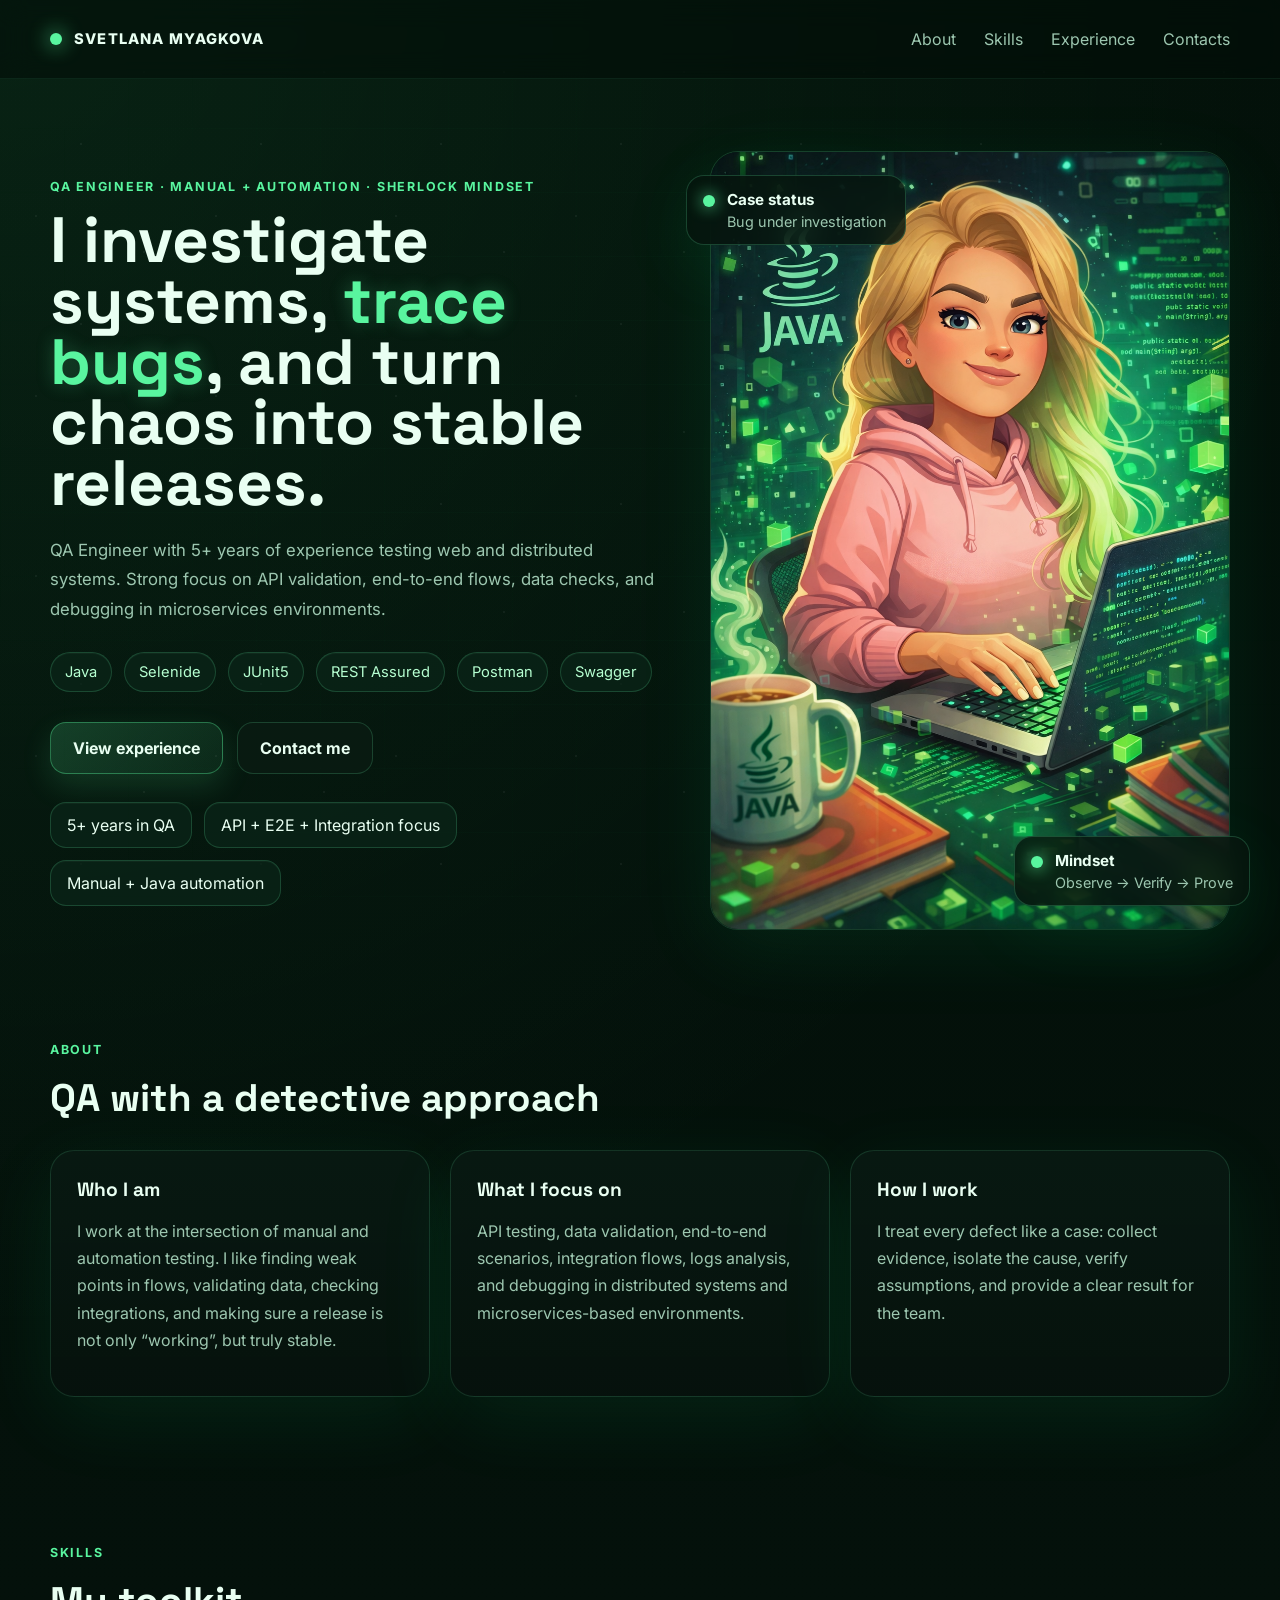
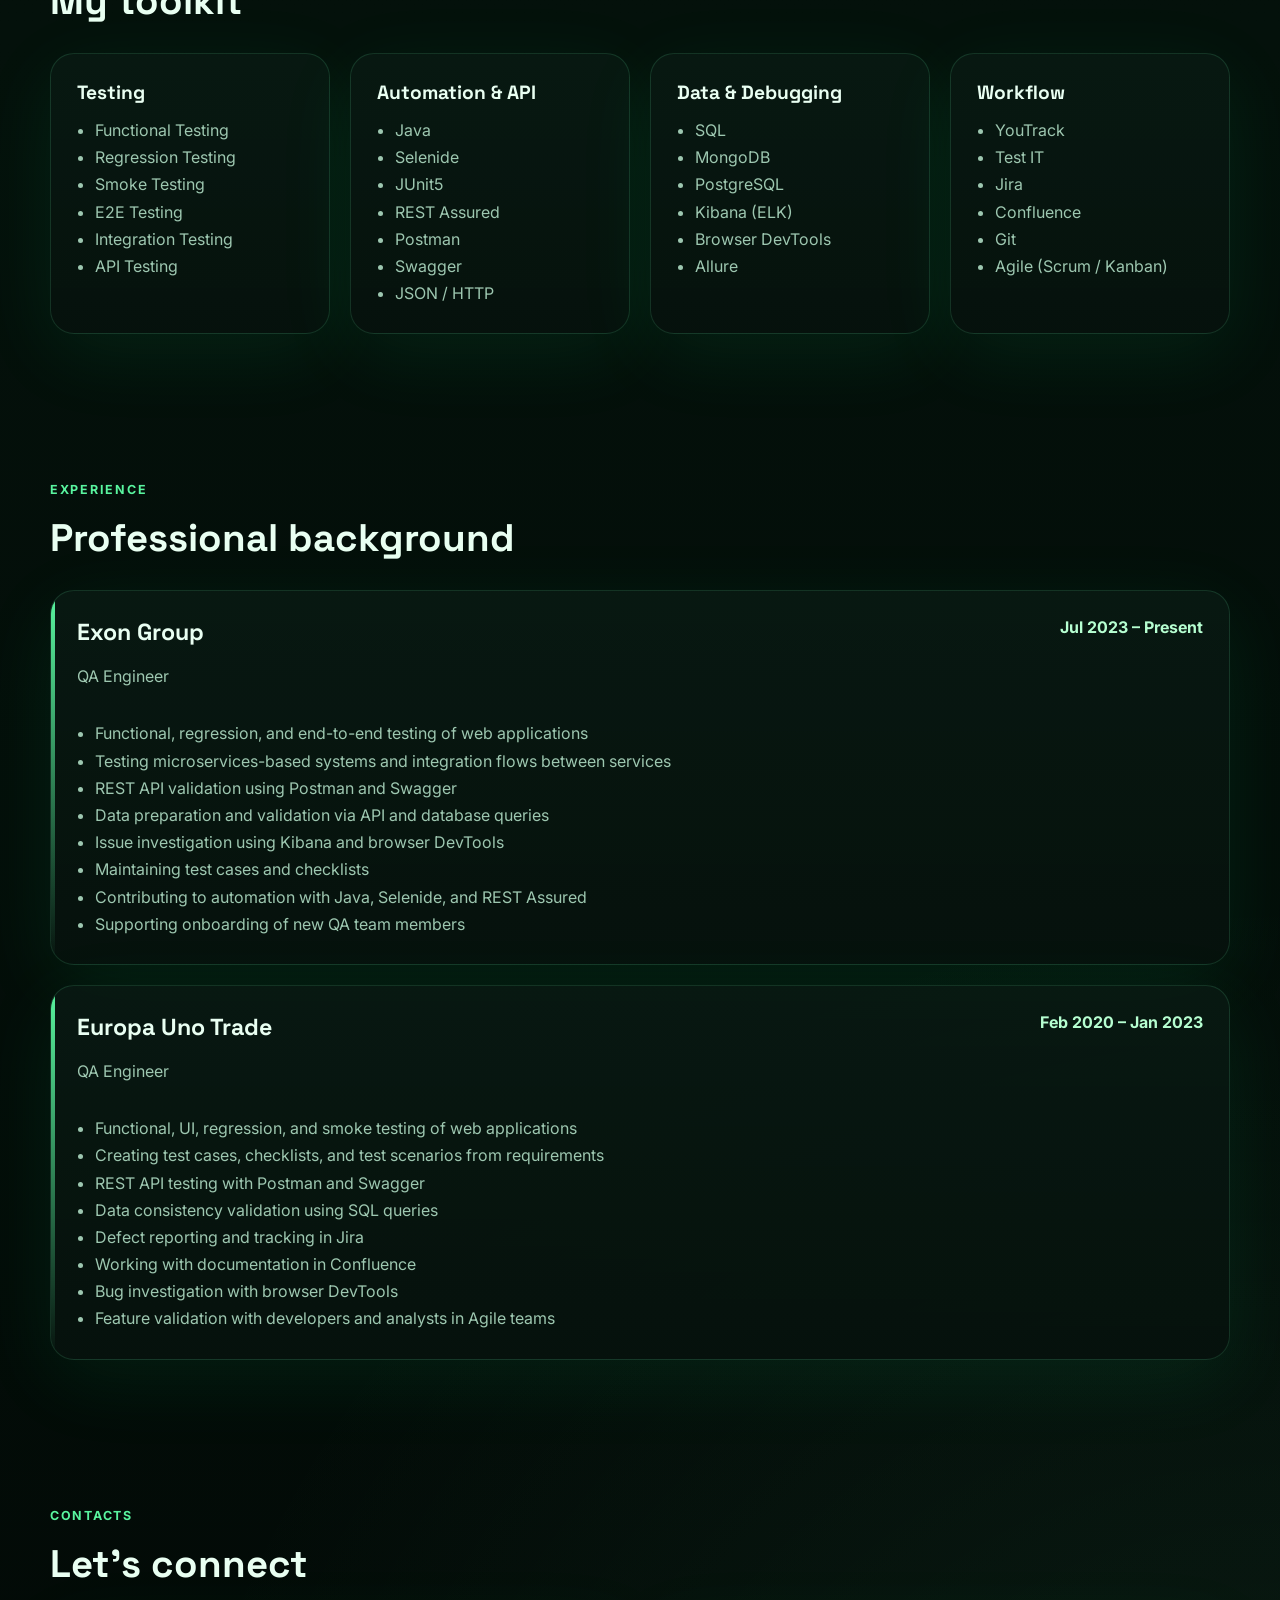
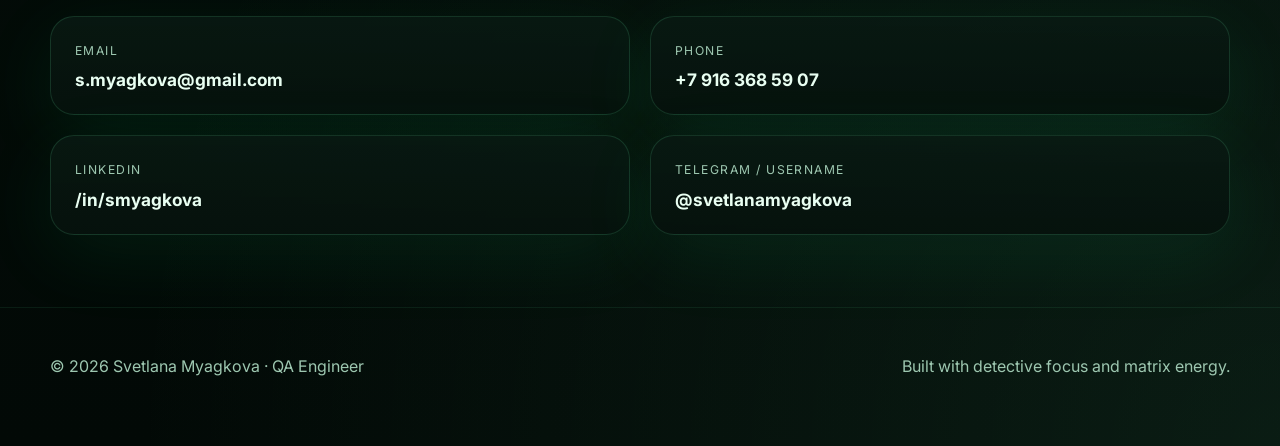
==== index.html @ d12fca8d "Add files via upload" ====
<!DOCTYPE html>
<html lang="en">
<head>
  <meta charset="UTF-8" />
  <meta name="viewport" content="width=device-width, initial-scale=1.0" />
  <title>Svetlana Myagkova | QA Engineer</title>
  <meta
    name="description"
    content="QA Engineer portfolio. Manual and automation testing, API validation, E2E flows, Java, Selenide, JUnit5, REST Assured."
  />
  <link rel="preconnect" href="https://fonts.googleapis.com" />
  <link rel="preconnect" href="https://fonts.gstatic.com" crossorigin />
  <link
    href="https://fonts.googleapis.com/css2?family=Inter:wght@400;500;600;700;800&family=Space+Grotesk:wght@500;700&display=swap"
    rel="stylesheet"
  />
  <link rel="stylesheet" href="style.css" />
</head>
<body>
  <div class="matrix-bg"></div>
  <div class="noise"></div>

  <header class="site-header">
    <div class="container nav">
      <a href="#hero" class="logo">
        <span class="logo-dot"></span>
        <span>SVETLANA MYAGKOVA</span>
      </a>

      <nav class="menu">
        <a href="#about">About</a>
        <a href="#skills">Skills</a>
        <a href="#experience">Experience</a>
        <a href="#contacts">Contacts</a>
      </nav>

      <button class="menu-toggle" id="menuToggle" aria-label="Open menu">
        <span></span>
        <span></span>
      </button>
    </div>
  </header>

  <main>
    <section class="hero" id="hero">
      <div class="container hero-grid">
        <div class="hero-text">
          <p class="eyebrow">QA Engineer · Manual + Automation · Sherlock Mindset</p>
          <h1>
            I investigate systems,
            <span class="accent">trace bugs</span>,
            and turn chaos into stable releases.
          </h1>

          <p class="hero-description">
            QA Engineer with 5+ years of experience testing web and distributed systems.
            Strong focus on API validation, end-to-end flows, data checks, and debugging
            in microservices environments.
          </p>

          <div class="hero-badges">
            <span>Java</span>
            <span>Selenide</span>
            <span>JUnit5</span>
            <span>REST Assured</span>
            <span>Postman</span>
            <span>Swagger</span>
          </div>

          <div class="hero-actions">
            <a href="#experience" class="btn btn-primary">View experience</a>
            <a href="#contacts" class="btn btn-secondary">Contact me</a>
          </div>

          <ul class="hero-facts">
            <li>5+ years in QA</li>
            <li>API + E2E + Integration focus</li>
            <li>Manual + Java automation</li>
          </ul>
        </div>

        <div class="hero-visual">
          <div class="portrait-card">
            <div class="portrait-glow"></div>
            <img src="images/qa-sherlock.png" alt="QA engineer portrait" class="portrait" />
            <div class="status-card status-top">
              <span class="status-dot"></span>
              <div>
                <strong>Case status</strong>
                <p>Bug under investigation</p>
              </div>
            </div>
            <div class="status-card status-bottom">
              <span class="status-dot"></span>
              <div>
                <strong>Mindset</strong>
                <p>Observe → Verify → Prove</p>
              </div>
            </div>
          </div>
        </div>
      </div>
    </section>

    <section class="section" id="about">
      <div class="container">
        <div class="section-heading">
          <p class="eyebrow">About</p>
          <h2>QA with a detective approach</h2>
        </div>

        <div class="about-grid">
          <article class="card">
            <h3>Who I am</h3>
            <p>
              I work at the intersection of manual and automation testing. I like finding
              weak points in flows, validating data, checking integrations, and making sure
              a release is not only “working”, but truly stable.
            </p>
          </article>

          <article class="card">
            <h3>What I focus on</h3>
            <p>
              API testing, data validation, end-to-end scenarios, integration flows,
              logs analysis, and debugging in distributed systems and microservices-based
              environments.
            </p>
          </article>

          <article class="card">
            <h3>How I work</h3>
            <p>
              I treat every defect like a case: collect evidence, isolate the cause,
              verify assumptions, and provide a clear result for the team.
            </p>
          </article>
        </div>
      </div>
    </section>

    <section class="section" id="skills">
      <div class="container">
        <div class="section-heading">
          <p class="eyebrow">Skills</p>
          <h2>My toolkit</h2>
        </div>

        <div class="skills-grid">
          <article class="skill-card">
            <h3>Testing</h3>
            <ul>
              <li>Functional Testing</li>
              <li>Regression Testing</li>
              <li>Smoke Testing</li>
              <li>E2E Testing</li>
              <li>Integration Testing</li>
              <li>API Testing</li>
            </ul>
          </article>

          <article class="skill-card">
            <h3>Automation & API</h3>
            <ul>
              <li>Java</li>
              <li>Selenide</li>
              <li>JUnit5</li>
              <li>REST Assured</li>
              <li>Postman</li>
              <li>Swagger</li>
              <li>JSON / HTTP</li>
            </ul>
          </article>

          <article class="skill-card">
            <h3>Data & Debugging</h3>
            <ul>
              <li>SQL</li>
              <li>MongoDB</li>
              <li>PostgreSQL</li>
              <li>Kibana (ELK)</li>
              <li>Browser DevTools</li>
              <li>Allure</li>
            </ul>
          </article>

          <article class="skill-card">
            <h3>Workflow</h3>
            <ul>
              <li>YouTrack</li>
              <li>Test IT</li>
              <li>Jira</li>
              <li>Confluence</li>
              <li>Git</li>
              <li>Agile (Scrum / Kanban)</li>
            </ul>
          </article>
        </div>
      </div>
    </section>

    <section class="section" id="experience">
      <div class="container">
        <div class="section-heading">
          <p class="eyebrow">Experience</p>
          <h2>Professional background</h2>
        </div>

        <div class="timeline">
          <article class="timeline-item card">
            <div class="timeline-header">
              <div>
                <h3>Exon Group</h3>
                <p class="timeline-role">QA Engineer</p>
              </div>
              <span class="timeline-date">Jul 2023 – Present</span>
            </div>

            <ul class="timeline-list">
              <li>Functional, regression, and end-to-end testing of web applications</li>
              <li>Testing microservices-based systems and integration flows between services</li>
              <li>REST API validation using Postman and Swagger</li>
              <li>Data preparation and validation via API and database queries</li>
              <li>Issue investigation using Kibana and browser DevTools</li>
              <li>Maintaining test cases and checklists</li>
              <li>Contributing to automation with Java, Selenide, and REST Assured</li>
              <li>Supporting onboarding of new QA team members</li>
            </ul>
          </article>

          <article class="timeline-item card">
            <div class="timeline-header">
              <div>
                <h3>Europa Uno Trade</h3>
                <p class="timeline-role">QA Engineer</p>
              </div>
              <span class="timeline-date">Feb 2020 – Jan 2023</span>
            </div>

            <ul class="timeline-list">
              <li>Functional, UI, regression, and smoke testing of web applications</li>
              <li>Creating test cases, checklists, and test scenarios from requirements</li>
              <li>REST API testing with Postman and Swagger</li>
              <li>Data consistency validation using SQL queries</li>
              <li>Defect reporting and tracking in Jira</li>
              <li>Working with documentation in Confluence</li>
              <li>Bug investigation with browser DevTools</li>
              <li>Feature validation with developers and analysts in Agile teams</li>
            </ul>
          </article>
        </div>
      </div>
    </section>

    <section class="section" id="contacts">
      <div class="container">
        <div class="section-heading">
          <p class="eyebrow">Contacts</p>
          <h2>Let’s connect</h2>
        </div>

        <div class="contact-grid">
          <a class="contact-card" href="mailto:s.myagkova@gmail.com">
            <span class="contact-label">Email</span>
            <strong>s.myagkova@gmail.com</strong>
          </a>

          <a class="contact-card" href="tel:+79163685907">
            <span class="contact-label">Phone</span>
            <strong>+7 916 368 59 07</strong>
          </a>

          <a class="contact-card" href="https://www.linkedin.com/in/smyagkova/" target="_blank" rel="noopener noreferrer">
            <span class="contact-label">LinkedIn</span>
            <strong>/in/smyagkova</strong>
          </a>

          <a class="contact-card" href="https://t.me/svetlanamyagkova" target="_blank" rel="noopener noreferrer">
            <span class="contact-label">Telegram / Username</span>
            <strong>@svetlanamyagkova</strong>
          </a>
        </div>
      </div>
    </section>
  </main>

  <footer class="site-footer">
    <div class="container footer-content">
      <p>© 2026 Svetlana Myagkova · QA Engineer</p>
      <p class="footer-note">Built with detective focus and matrix energy.</p>
    </div>
  </footer>

  <script src="script.js"></script>
</body>
</html>
---- style.css ----
:root {
  --bg: #04110b;
  --bg-soft: #081a12;
  --panel: rgba(9, 26, 19, 0.72);
  --panel-strong: rgba(8, 23, 16, 0.9);
  --line: rgba(107, 255, 179, 0.18);
  --text: #e9fff2;
  --muted: #9dc7b0;
  --accent: #59f59f;
  --accent-2: #b6ffd1;
  --shadow: 0 20px 80px rgba(20, 255, 138, 0.08);
  --radius: 24px;
  --radius-sm: 18px;
  --container: 1180px;
}

* {
  box-sizing: border-box;
}

html {
  scroll-behavior: smooth;
}

body {
  margin: 0;
  font-family: "Inter", sans-serif;
  color: var(--text);
  background:
    radial-gradient(circle at top left, rgba(67, 255, 149, 0.08), transparent 35%),
    radial-gradient(circle at bottom right, rgba(107, 255, 179, 0.08), transparent 30%),
    linear-gradient(180deg, #031009 0%, #04110b 45%, #020906 100%);
  overflow-x: hidden;
}

a {
  color: inherit;
  text-decoration: none;
}

img {
  max-width: 100%;
  display: block;
}

.container {
  width: min(100% - 32px, var(--container));
  margin: 0 auto;
}

.matrix-bg {
  position: fixed;
  inset: 0;
  pointer-events: none;
  opacity: 0.3;
  background-image:
    linear-gradient(rgba(89, 245, 159, 0.06) 1px, transparent 1px),
    linear-gradient(90deg, rgba(89, 245, 159, 0.04) 1px, transparent 1px);
  background-size: 64px 64px;
  mask-image: radial-gradient(circle at center, black 55%, transparent 100%);
  z-index: -2;
}

.noise {
  position: fixed;
  inset: 0;
  pointer-events: none;
  opacity: 0.05;
  background-image:
    radial-gradient(circle at 20% 20%, #ffffff 0.7px, transparent 1px),
    radial-gradient(circle at 80% 40%, #ffffff 0.7px, transparent 1px),
    radial-gradient(circle at 45% 80%, #ffffff 0.7px, transparent 1px);
  background-size: 180px 180px;
  z-index: -1;
}

.site-header {
  position: sticky;
  top: 0;
  z-index: 30;
  backdrop-filter: blur(14px);
  background: rgba(3, 13, 9, 0.55);
  border-bottom: 1px solid rgba(107, 255, 179, 0.08);
}

.nav {
  display: flex;
  align-items: center;
  justify-content: space-between;
  min-height: 78px;
  gap: 20px;
}

.logo {
  display: inline-flex;
  align-items: center;
  gap: 12px;
  font-weight: 800;
  letter-spacing: 0.08em;
  font-size: 0.92rem;
}

.logo-dot {
  width: 12px;
  height: 12px;
  border-radius: 50%;
  background: var(--accent);
  box-shadow: 0 0 20px var(--accent);
  flex-shrink: 0;
}

.menu {
  display: flex;
  align-items: center;
  gap: 28px;
}

.menu a {
  color: var(--muted);
  transition: 0.25s ease;
}

.menu a:hover {
  color: var(--text);
}

.menu-toggle {
  display: none;
  width: 48px;
  height: 48px;
  border: 1px solid var(--line);
  border-radius: 14px;
  background: transparent;
  cursor: pointer;
  padding: 0;
}

.menu-toggle span {
  display: block;
  width: 18px;
  height: 2px;
  margin: 6px auto;
  background: var(--text);
  border-radius: 10px;
}

.hero {
  padding: 72px 0 36px;
}

.hero-grid {
  display: grid;
  grid-template-columns: 1.08fr 0.92fr;
  gap: 44px;
  align-items: center;
}

.eyebrow {
  display: inline-flex;
  align-items: center;
  gap: 10px;
  margin: 0 0 16px;
  color: var(--accent);
  text-transform: uppercase;
  letter-spacing: 0.14em;
  font-size: 0.78rem;
  font-weight: 700;
}

.hero h1,
.section-heading h2,
.card h3,
.skill-card h3,
.timeline-header h3 {
  font-family: "Space Grotesk", sans-serif;
}

.hero h1 {
  margin: 0;
  font-size: clamp(2.4rem, 5vw, 4.9rem);
  line-height: 0.95;
  max-width: 760px;
}

.accent {
  color: var(--accent);
  text-shadow: 0 0 18px rgba(89, 245, 159, 0.26);
}

.hero-description {
  margin: 22px 0 0;
  max-width: 700px;
  color: var(--muted);
  font-size: 1.05rem;
  line-height: 1.75;
}

.hero-badges {
  display: flex;
  flex-wrap: wrap;
  gap: 12px;
  margin-top: 28px;
}

.hero-badges span,
.hero-facts li {
  border: 1px solid var(--line);
  background: rgba(11, 38, 25, 0.7);
  box-shadow: inset 0 1px 0 rgba(182, 255, 209, 0.04);
}

.hero-badges span {
  padding: 10px 14px;
  border-radius: 999px;
  color: var(--accent-2);
  font-size: 0.92rem;
}

.hero-actions {
  display: flex;
  flex-wrap: wrap;
  gap: 14px;
  margin-top: 30px;
}

.btn {
  display: inline-flex;
  align-items: center;
  justify-content: center;
  min-height: 52px;
  padding: 0 22px;
  border-radius: 16px;
  font-weight: 700;
  transition: transform 0.25s ease, box-shadow 0.25s ease, background 0.25s ease;
}

.btn:hover {
  transform: translateY(-2px);
}

.btn-primary {
  background: linear-gradient(135deg, rgba(89, 245, 159, 0.18), rgba(89, 245, 159, 0.08));
  border: 1px solid rgba(89, 245, 159, 0.36);
  box-shadow: 0 12px 30px rgba(89, 245, 159, 0.14);
}

.btn-secondary {
  background: rgba(10, 28, 19, 0.82);
  border: 1px solid var(--line);
  color: var(--text);
}

.hero-facts {
  display: flex;
  flex-wrap: wrap;
  gap: 12px;
  list-style: none;
  padding: 0;
  margin: 28px 0 0;
}

.hero-facts li {
  padding: 12px 16px;
  border-radius: 16px;
  color: var(--text);
}

.hero-visual {
  position: relative;
}

.portrait-card {
  position: relative;
  max-width: 520px;
  margin-left: auto;
}

.portrait {
  width: 100%;
  border-radius: 28px;
  object-fit: cover;
  border: 1px solid rgba(107, 255, 179, 0.18);
  box-shadow: var(--shadow);
}

.portrait-glow {
  position: absolute;
  inset: 10% 10% auto;
  height: 60%;
  filter: blur(70px);
  background: radial-gradient(circle, rgba(89, 245, 159, 0.22), transparent 68%);
  z-index: -1;
}

.status-card {
  position: absolute;
  display: flex;
  align-items: flex-start;
  gap: 12px;
  min-width: 220px;
  padding: 14px 16px;
  background: rgba(6, 21, 14, 0.78);
  border: 1px solid rgba(107, 255, 179, 0.2);
  border-radius: 18px;
  backdrop-filter: blur(14px);
  box-shadow: var(--shadow);
}

.status-card strong {
  display: block;
  font-size: 0.95rem;
  margin-bottom: 4px;
}

.status-card p {
  margin: 0;
  color: var(--muted);
  font-size: 0.9rem;
}

.status-top {
  top: 24px;
  left: -24px;
}

.status-bottom {
  right: -20px;
  bottom: 24px;
}

.status-dot {
  width: 12px;
  height: 12px;
  margin-top: 5px;
  border-radius: 50%;
  background: var(--accent);
  box-shadow: 0 0 16px var(--accent);
  flex-shrink: 0;
}

.section {
  padding: 72px 0;
}

.section-heading {
  margin-bottom: 28px;
}

.section-heading h2 {
  margin: 0;
  font-size: clamp(1.8rem, 3vw, 3rem);
}

.about-grid,
.skills-grid,
.contact-grid {
  display: grid;
  gap: 20px;
}

.about-grid {
  grid-template-columns: repeat(3, 1fr);
}

.skills-grid {
  grid-template-columns: repeat(4, 1fr);
}

.contact-grid {
  grid-template-columns: repeat(2, 1fr);
}

.card,
.skill-card,
.contact-card {
  background: linear-gradient(180deg, rgba(9, 26, 19, 0.85), rgba(6, 18, 13, 0.96));
  border: 1px solid rgba(107, 255, 179, 0.14);
  border-radius: var(--radius);
  box-shadow: var(--shadow);
}

.card,
.skill-card {
  padding: 26px;
}

.card h3,
.skill-card h3 {
  margin: 0 0 12px;
  font-size: 1.2rem;
}

.card p,
.skill-card li,
.contact-label,
.timeline-role,
.timeline-list li {
  color: var(--muted);
  line-height: 1.7;
}

.skill-card ul,
.timeline-list {
  margin: 0;
  padding-left: 18px;
}

.timeline {
  display: grid;
  gap: 20px;
}

.timeline-item {
  position: relative;
  overflow: hidden;
}

.timeline-item::before {
  content: "";
  position: absolute;
  inset: 0 auto 0 0;
  width: 4px;
  background: linear-gradient(180deg, var(--accent), transparent);
}

.timeline-header {
  display: flex;
  align-items: flex-start;
  justify-content: space-between;
  gap: 16px;
  margin-bottom: 14px;
}

.timeline-header h3 {
  margin: 0 0 6px;
  font-size: 1.45rem;
}

.timeline-date {
  color: var(--accent-2);
  font-weight: 700;
  white-space: nowrap;
}

.contact-card {
  display: flex;
  flex-direction: column;
  gap: 8px;
  padding: 24px;
  transition: transform 0.25s ease, border-color 0.25s ease;
}

.contact-card:hover {
  transform: translateY(-3px);
  border-color: rgba(107, 255, 179, 0.34);
}

.contact-label {
  text-transform: uppercase;
  letter-spacing: 0.12em;
  font-size: 0.76rem;
}

.contact-card strong {
  font-size: 1.08rem;
}

.site-footer {
  padding: 32px 0 54px;
  border-top: 1px solid rgba(107, 255, 179, 0.08);
}

.footer-content {
  display: flex;
  align-items: center;
  justify-content: space-between;
  gap: 16px;
  color: var(--muted);
}

.footer-note {
  text-align: right;
}

.reveal {
  opacity: 0;
  transform: translateY(18px);
  transition: opacity 0.7s ease, transform 0.7s ease;
}

.reveal.visible {
  opacity: 1;
  transform: translateY(0);
}

@media (max-width: 1100px) {
  .hero-grid,
  .about-grid,
  .skills-grid {
    grid-template-columns: 1fr 1fr;
  }

  .hero-grid {
    align-items: start;
  }

  .portrait-card {
    max-width: 100%;
  }

  .status-top {
    left: 12px;
  }

  .status-bottom {
    right: 12px;
  }
}

@media (max-width: 820px) {
  .menu {
    position: fixed;
    top: 78px;
    left: 16px;
    right: 16px;
    display: none;
    flex-direction: column;
    align-items: flex-start;
    padding: 18px;
    background: rgba(4, 16, 11, 0.96);
    border: 1px solid rgba(107, 255, 179, 0.16);
    border-radius: 22px;
  }

  .menu.open {
    display: flex;
  }

  .menu-toggle {
    display: inline-block;
  }

  .hero-grid,
  .about-grid,
  .skills-grid,
  .contact-grid {
    grid-template-columns: 1fr;
  }

  .hero {
    padding-top: 42px;
  }

  .hero h1 {
    line-height: 1.02;
  }

  .timeline-header,
  .footer-content {
    flex-direction: column;
    align-items: flex-start;
  }

  .status-card {
    position: static;
    margin-top: 14px;
  }

  .portrait-card {
    display: grid;
    gap: 14px;
  }
}

@media (max-width: 520px) {
  .container {
    width: min(100% - 20px, var(--container));
  }

  .nav {
    min-height: 70px;
  }

  .logo {
    font-size: 0.8rem;
    max-width: 70%;
  }

  .hero-badges span,
  .hero-facts li {
    width: 100%;
  }

  .btn {
    width: 100%;
  }

  .card,
  .skill-card,
  .contact-card {
    padding: 20px;
    border-radius: 20px;
  }
}
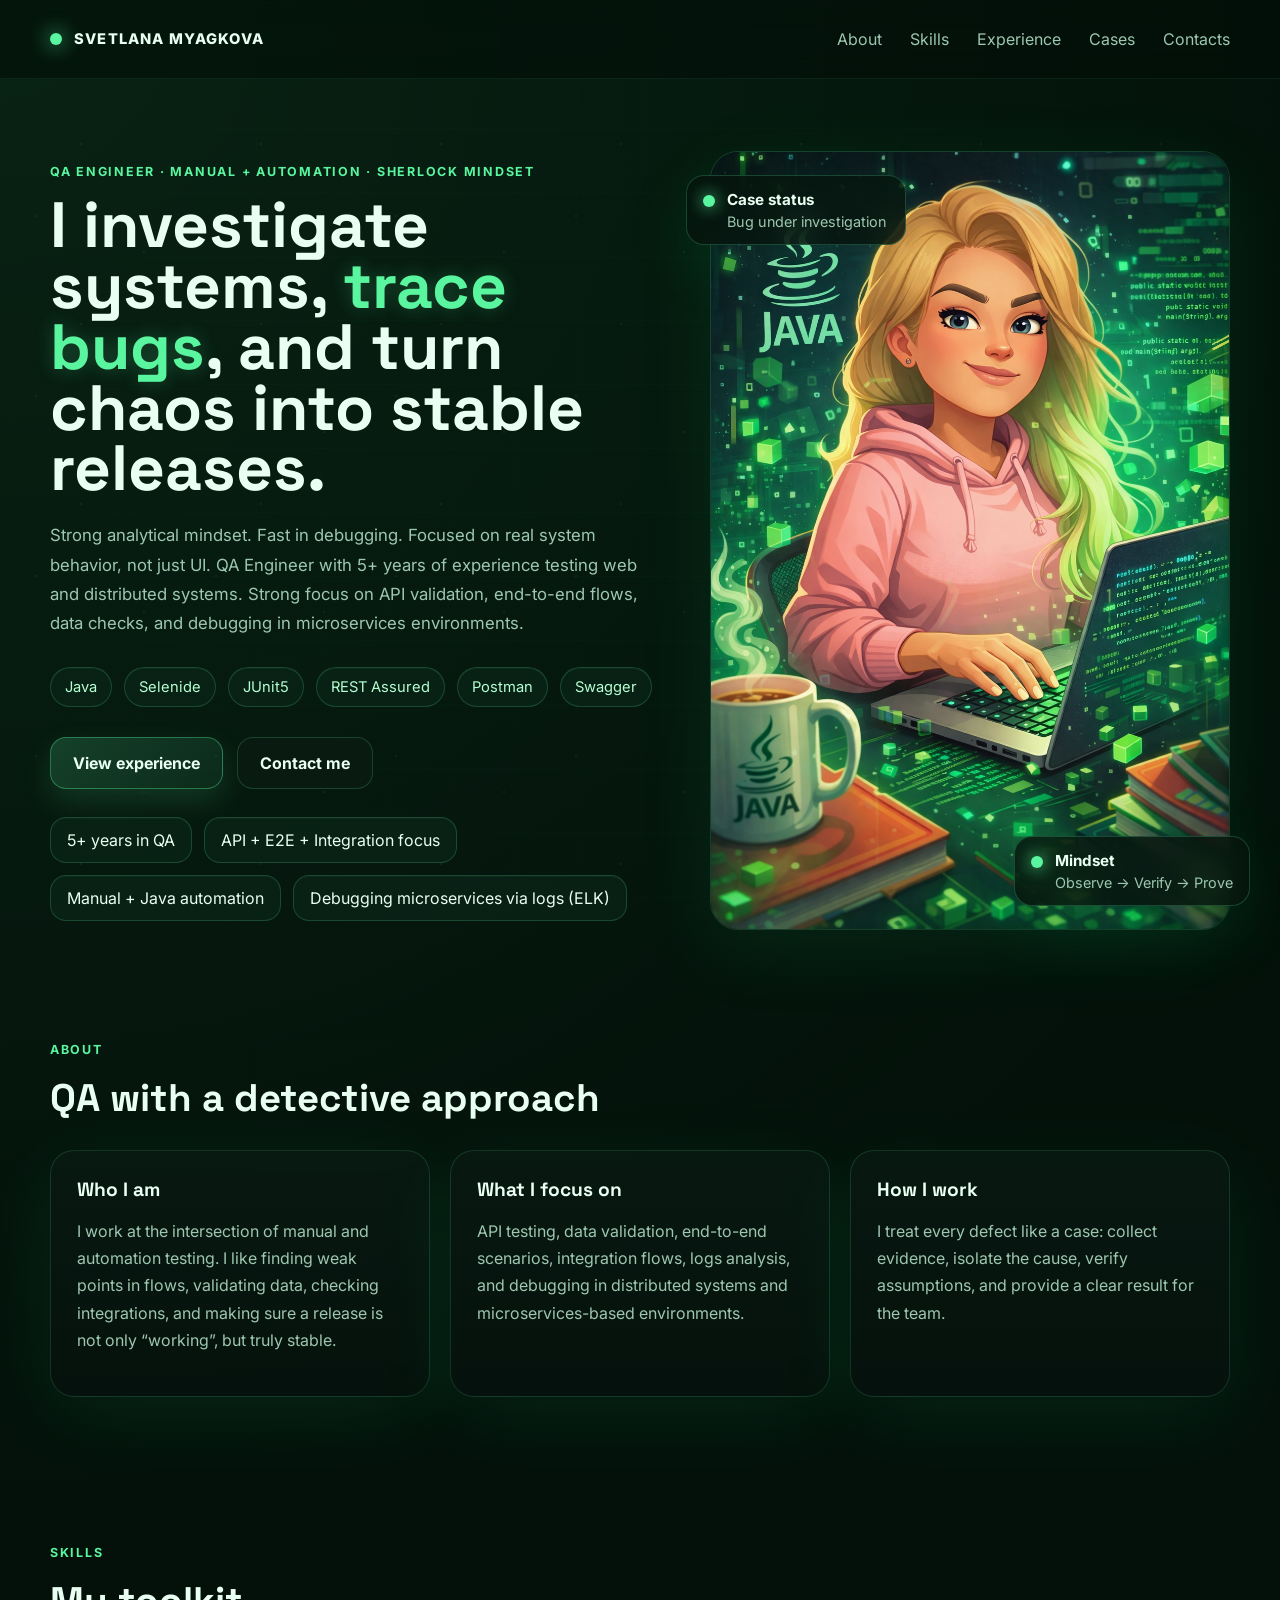
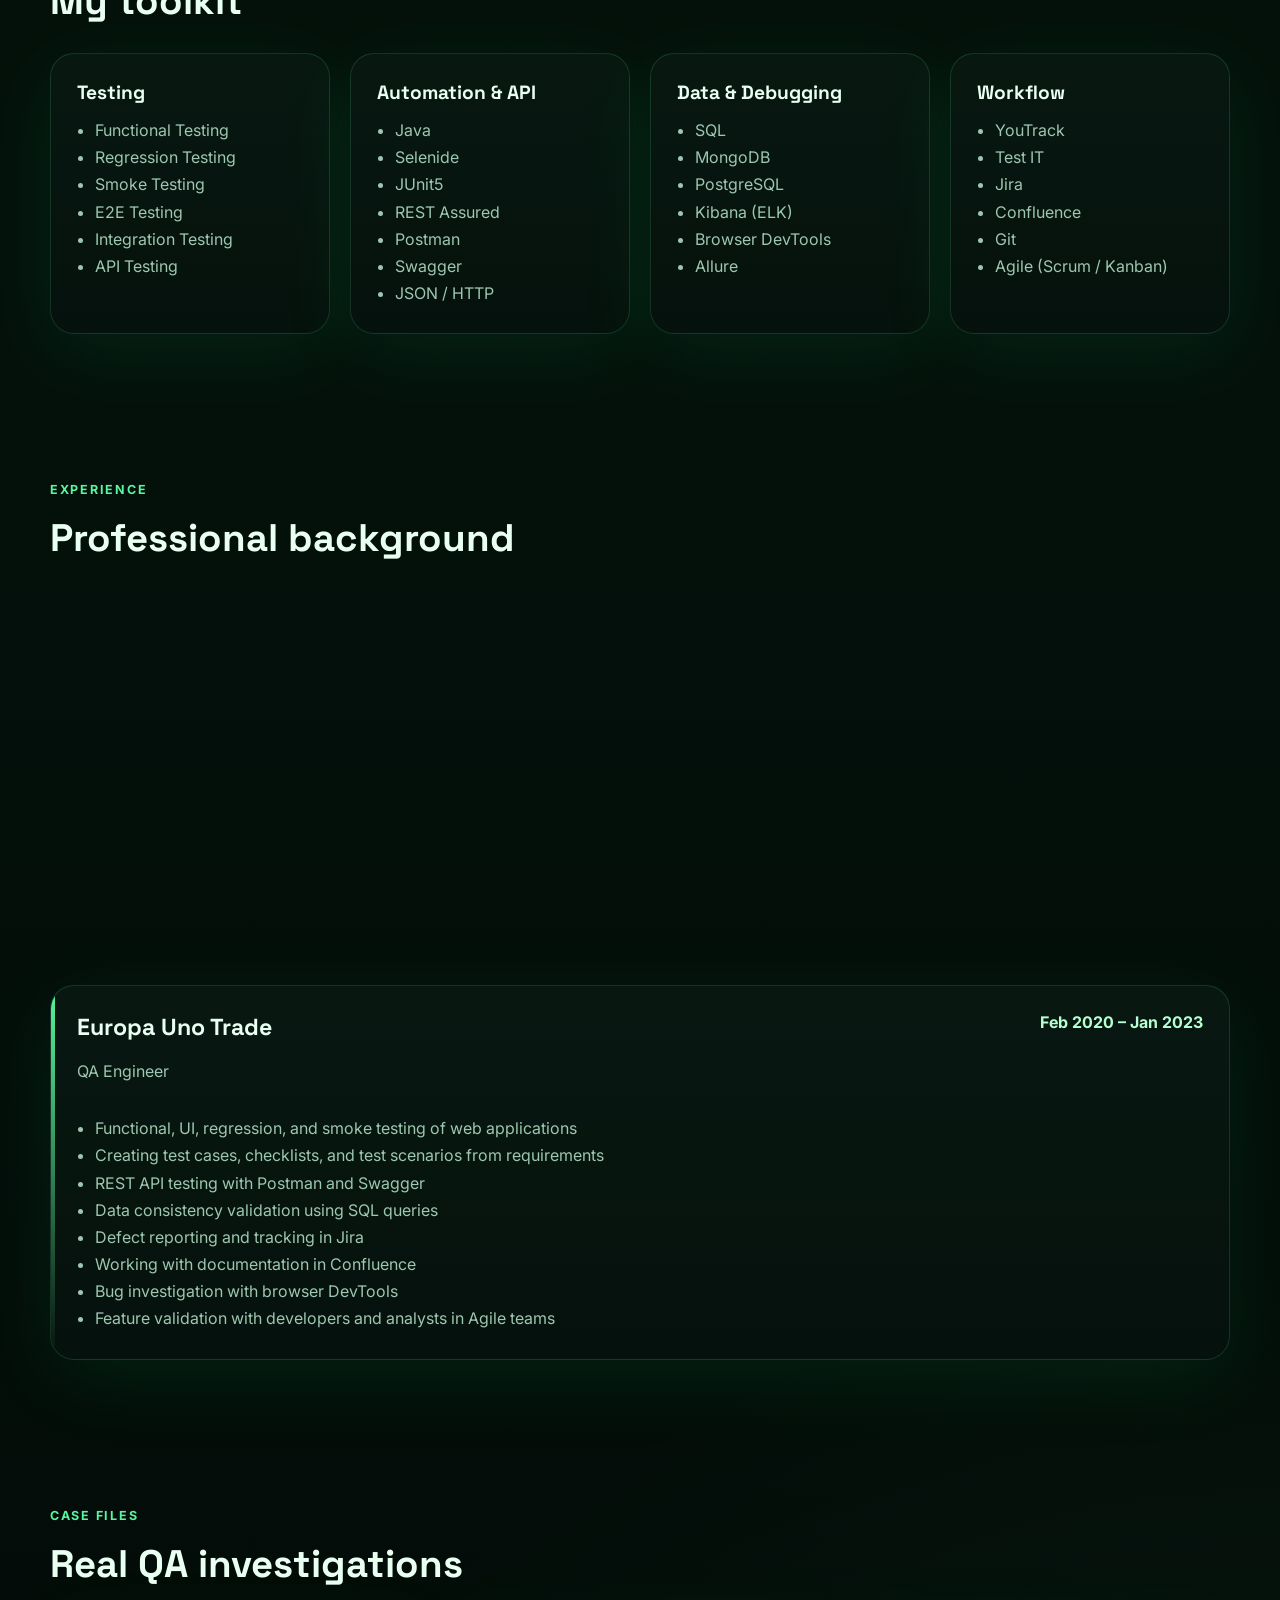
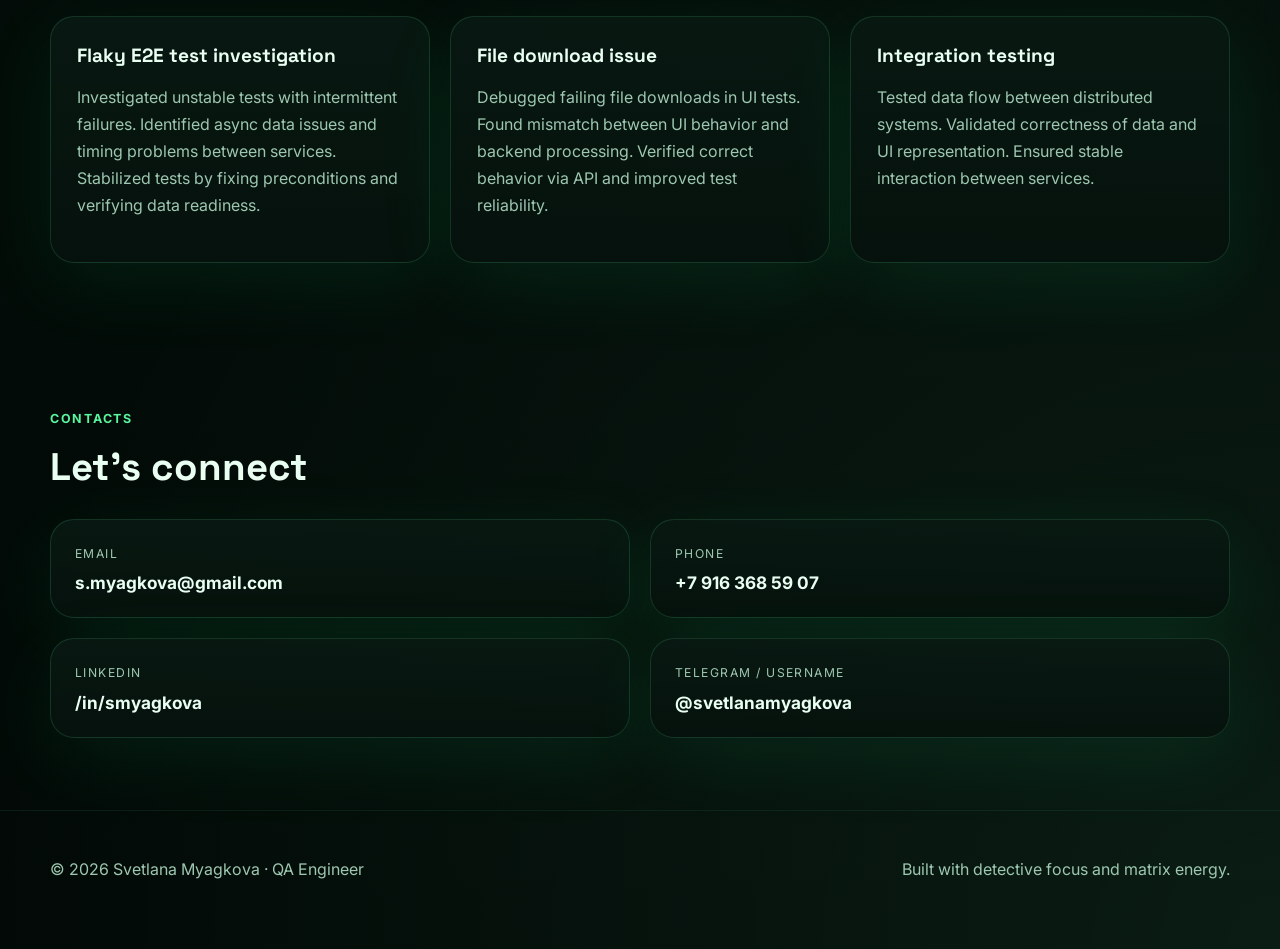
==== commit 676359d2: "Update index.html" ====
--- a/index.html
+++ b/index.html
@@ -31,6 +31,7 @@
         <a href="#about">About</a>
         <a href="#skills">Skills</a>
         <a href="#experience">Experience</a>
+        <a href="#cases">Cases</a>
         <a href="#contacts">Contacts</a>
       </nav>
 
@@ -53,6 +54,8 @@
           </h1>
 
           <p class="hero-description">
+            Strong analytical mindset. Fast in debugging. 
+            Focused on real system behavior, not just UI.
             QA Engineer with 5+ years of experience testing web and distributed systems.
             Strong focus on API validation, end-to-end flows, data checks, and debugging
             in microservices environments.
@@ -76,6 +79,7 @@
             <li>5+ years in QA</li>
             <li>API + E2E + Integration focus</li>
             <li>Manual + Java automation</li>
+            <li>Debugging microservices via logs (ELK)</li>
           </ul>
         </div>
 
@@ -252,6 +256,46 @@
       </div>
     </section>
 
+    <section class="section" id="cases">
+  <div class="container">
+    <div class="section-heading">
+      <p class="eyebrow">Case Files</p>
+      <h2>Real QA investigations</h2>
+    </div>
+
+    <div class="about-grid">
+
+      <article class="card">
+        <h3>Flaky E2E test investigation</h3>
+        <p>
+          Investigated unstable tests with intermittent failures.
+          Identified async data issues and timing problems between services.
+          Stabilized tests by fixing preconditions and verifying data readiness.
+        </p>
+      </article>
+
+      <article class="card">
+        <h3>File download issue</h3>
+        <p>
+          Debugged failing file downloads in UI tests.
+          Found mismatch between UI behavior and backend processing.
+          Verified correct behavior via API and improved test reliability.
+        </p>
+      </article>
+
+      <article class="card">
+        <h3>Integration testing</h3>
+        <p>
+          Tested data flow between distributed systems.
+          Validated correctness of data and UI representation.
+          Ensured stable interaction between services.
+        </p>
+      </article>
+
+    </div>
+  </div>
+</section>
+
     <section class="section" id="contacts">
       <div class="container">
         <div class="section-heading">
@@ -293,4 +337,4 @@
 
   <script src="script.js"></script>
 </body>
-</html>+</html>
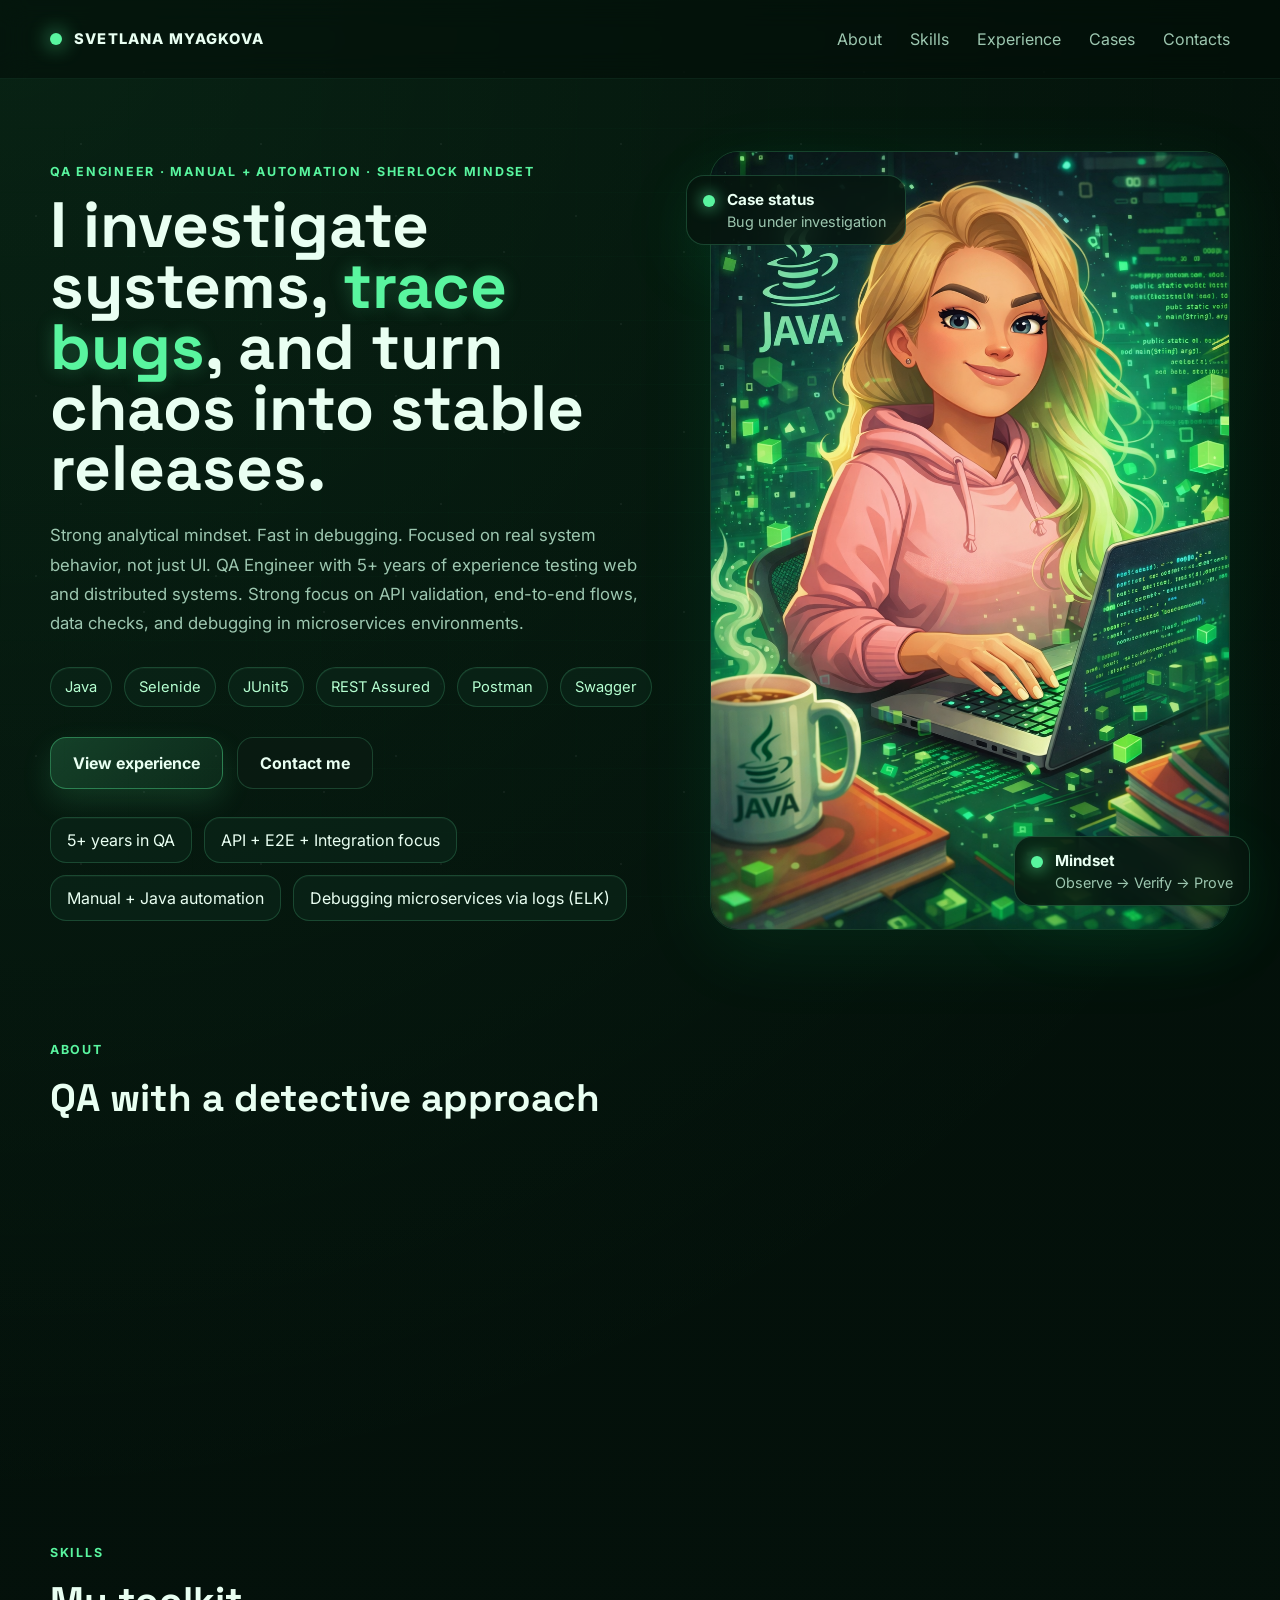
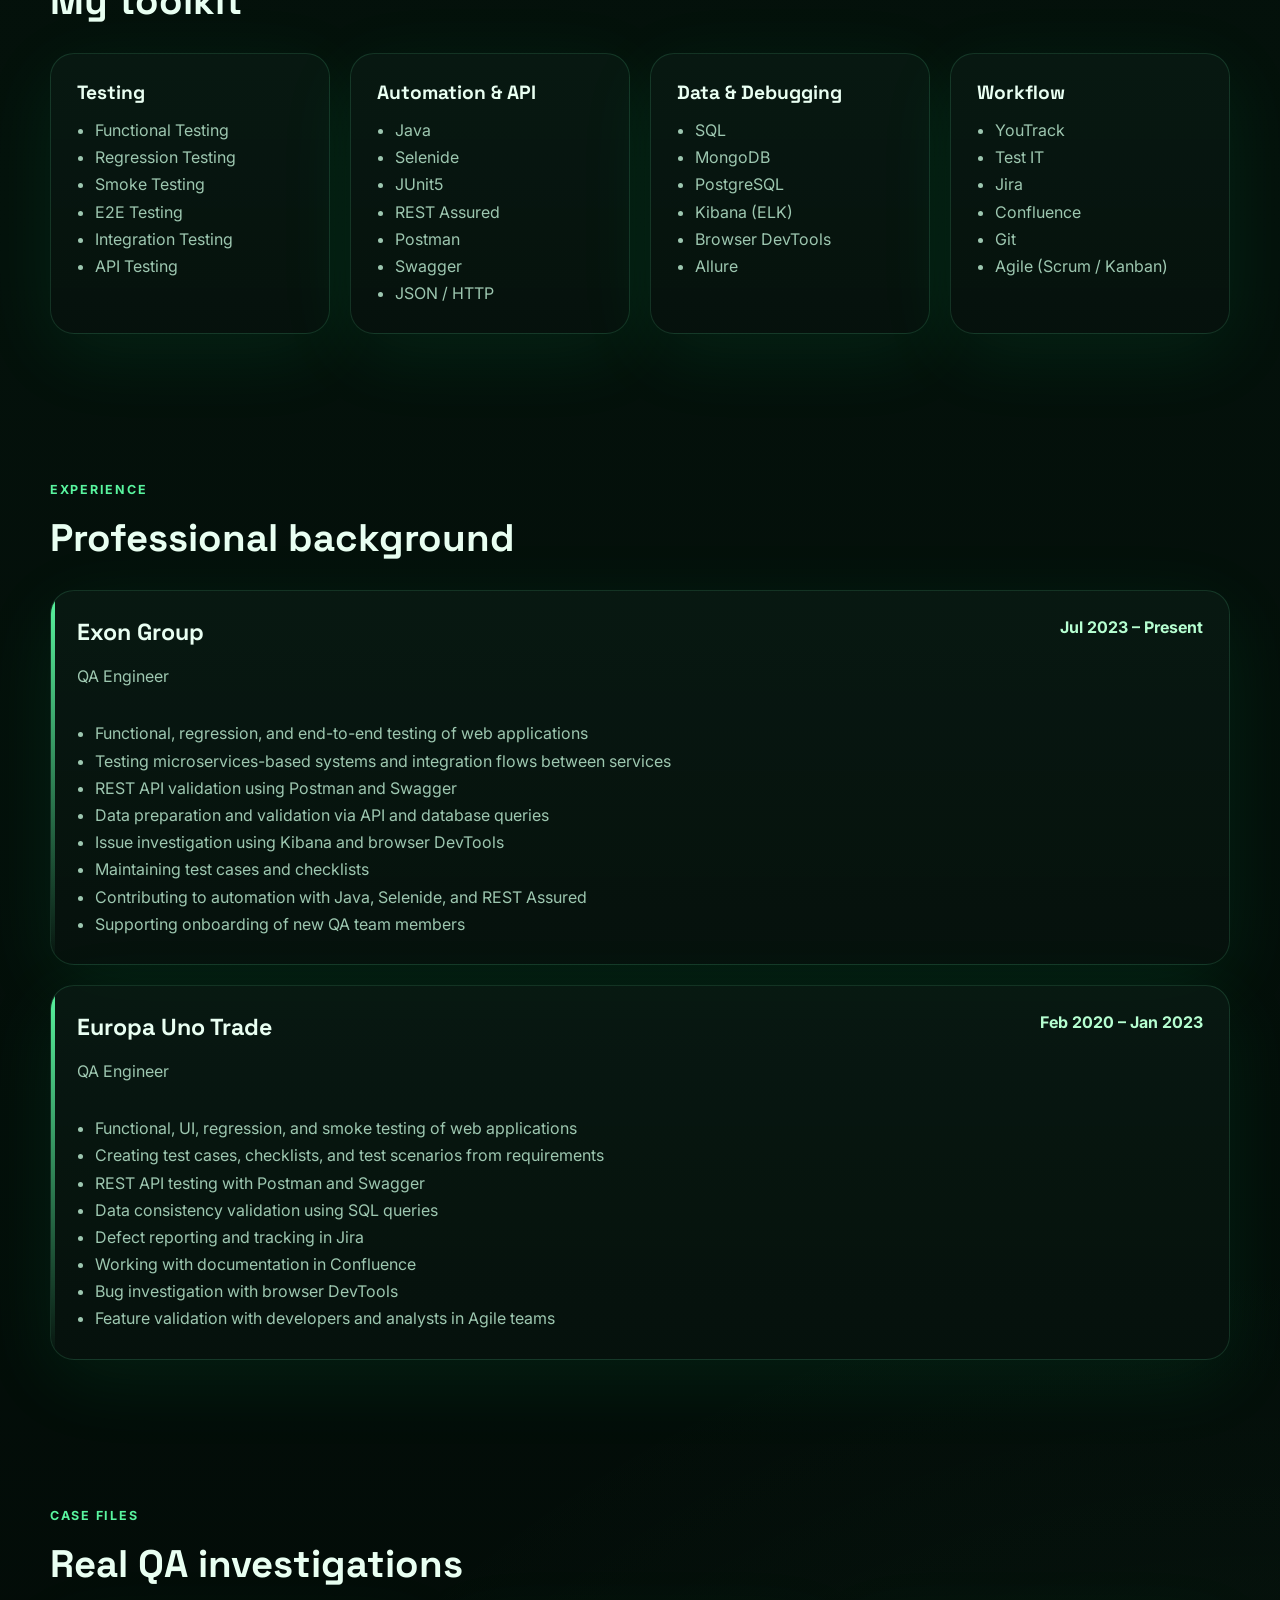
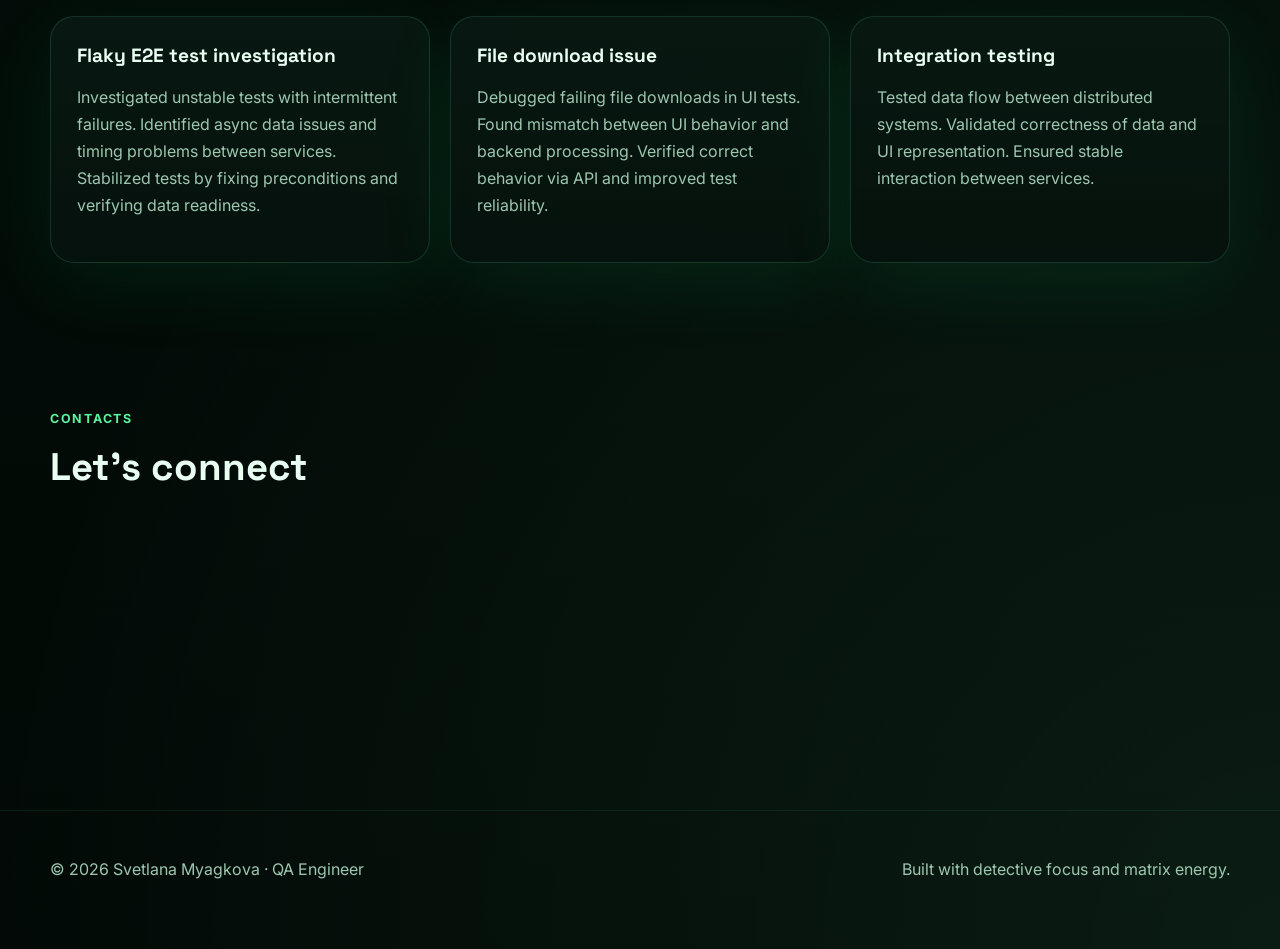
==== commit b53fc3c3: "Update index.html" ====
--- a/index.html
+++ b/index.html
@@ -14,6 +14,8 @@
     href="https://fonts.googleapis.com/css2?family=Inter:wght@400;500;600;700;800&family=Space+Grotesk:wght@500;700&display=swap"
     rel="stylesheet"
   />
+  <link rel="icon" type="image/svg+xml" href="favicon.svg" />
+  <link rel="apple-touch-icon" href="apple-touch-icon.png" />
   <link rel="stylesheet" href="style.css" />
 </head>
 <body>
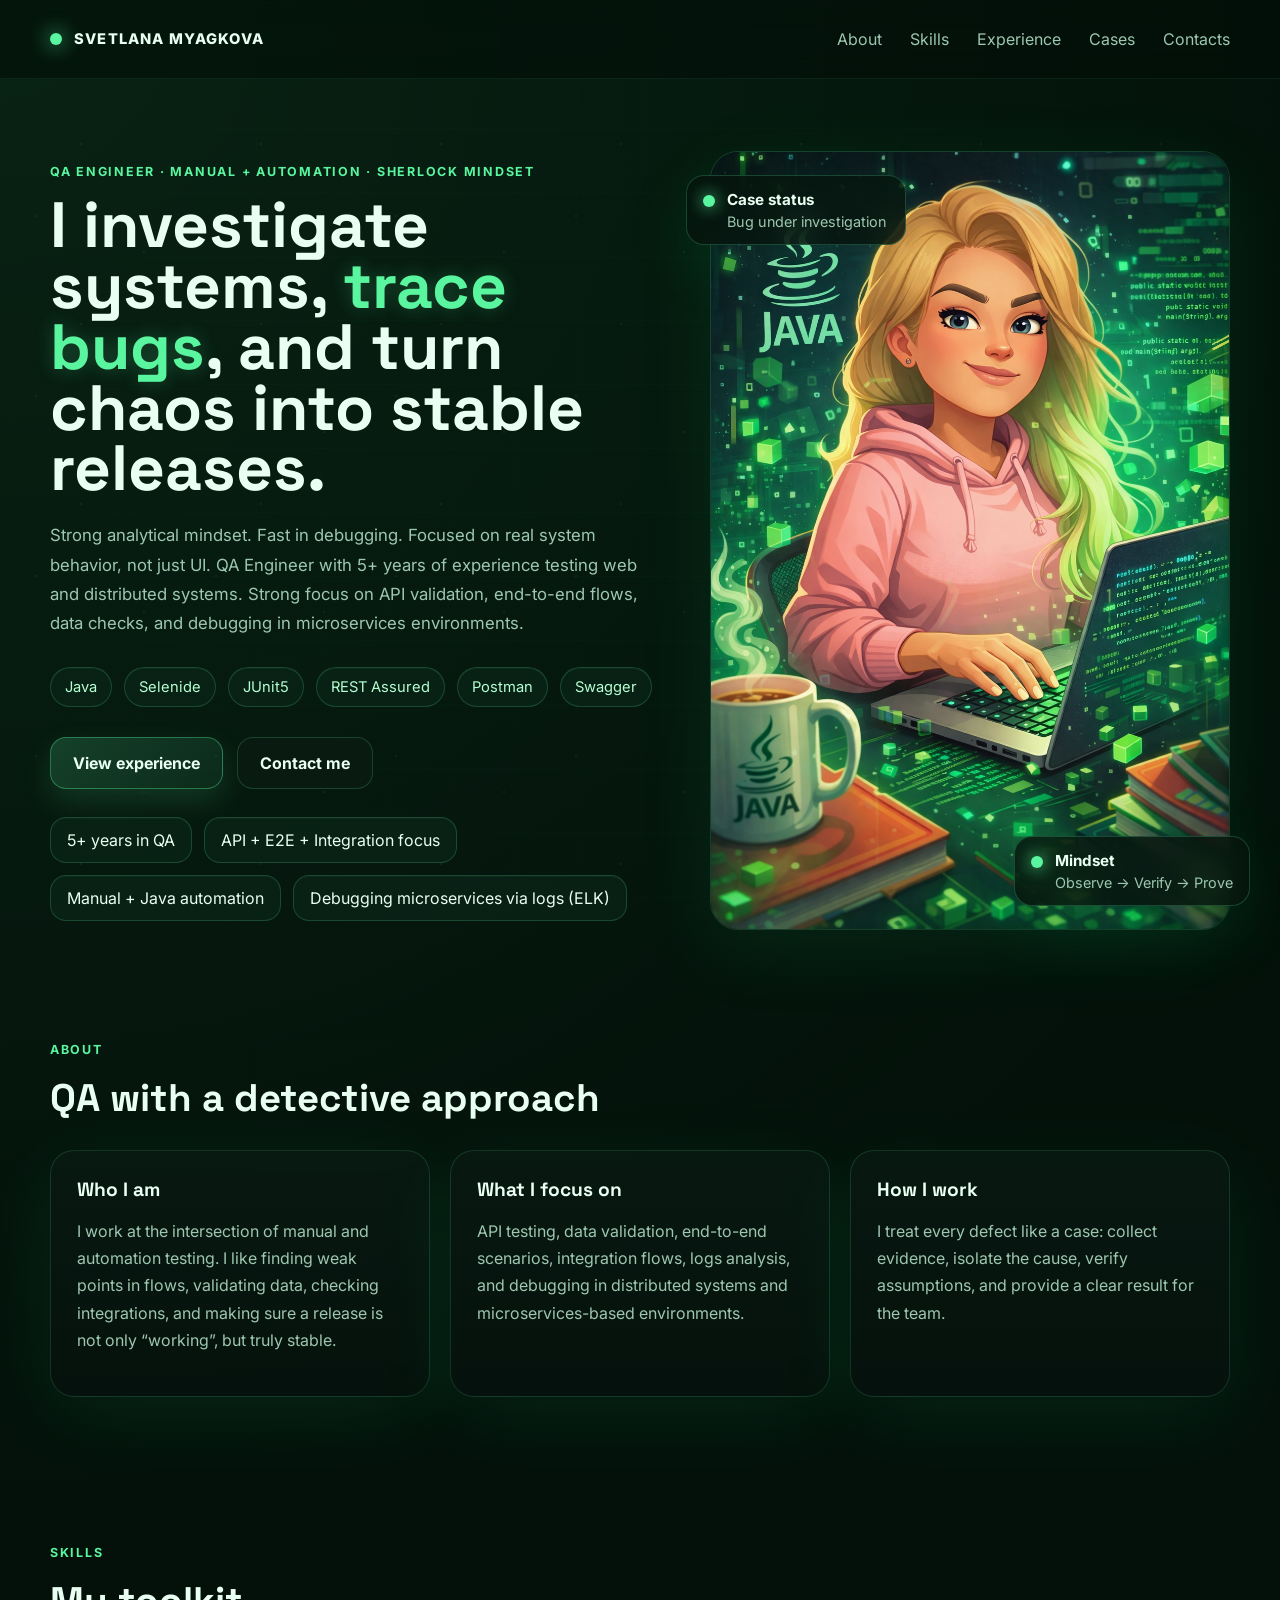
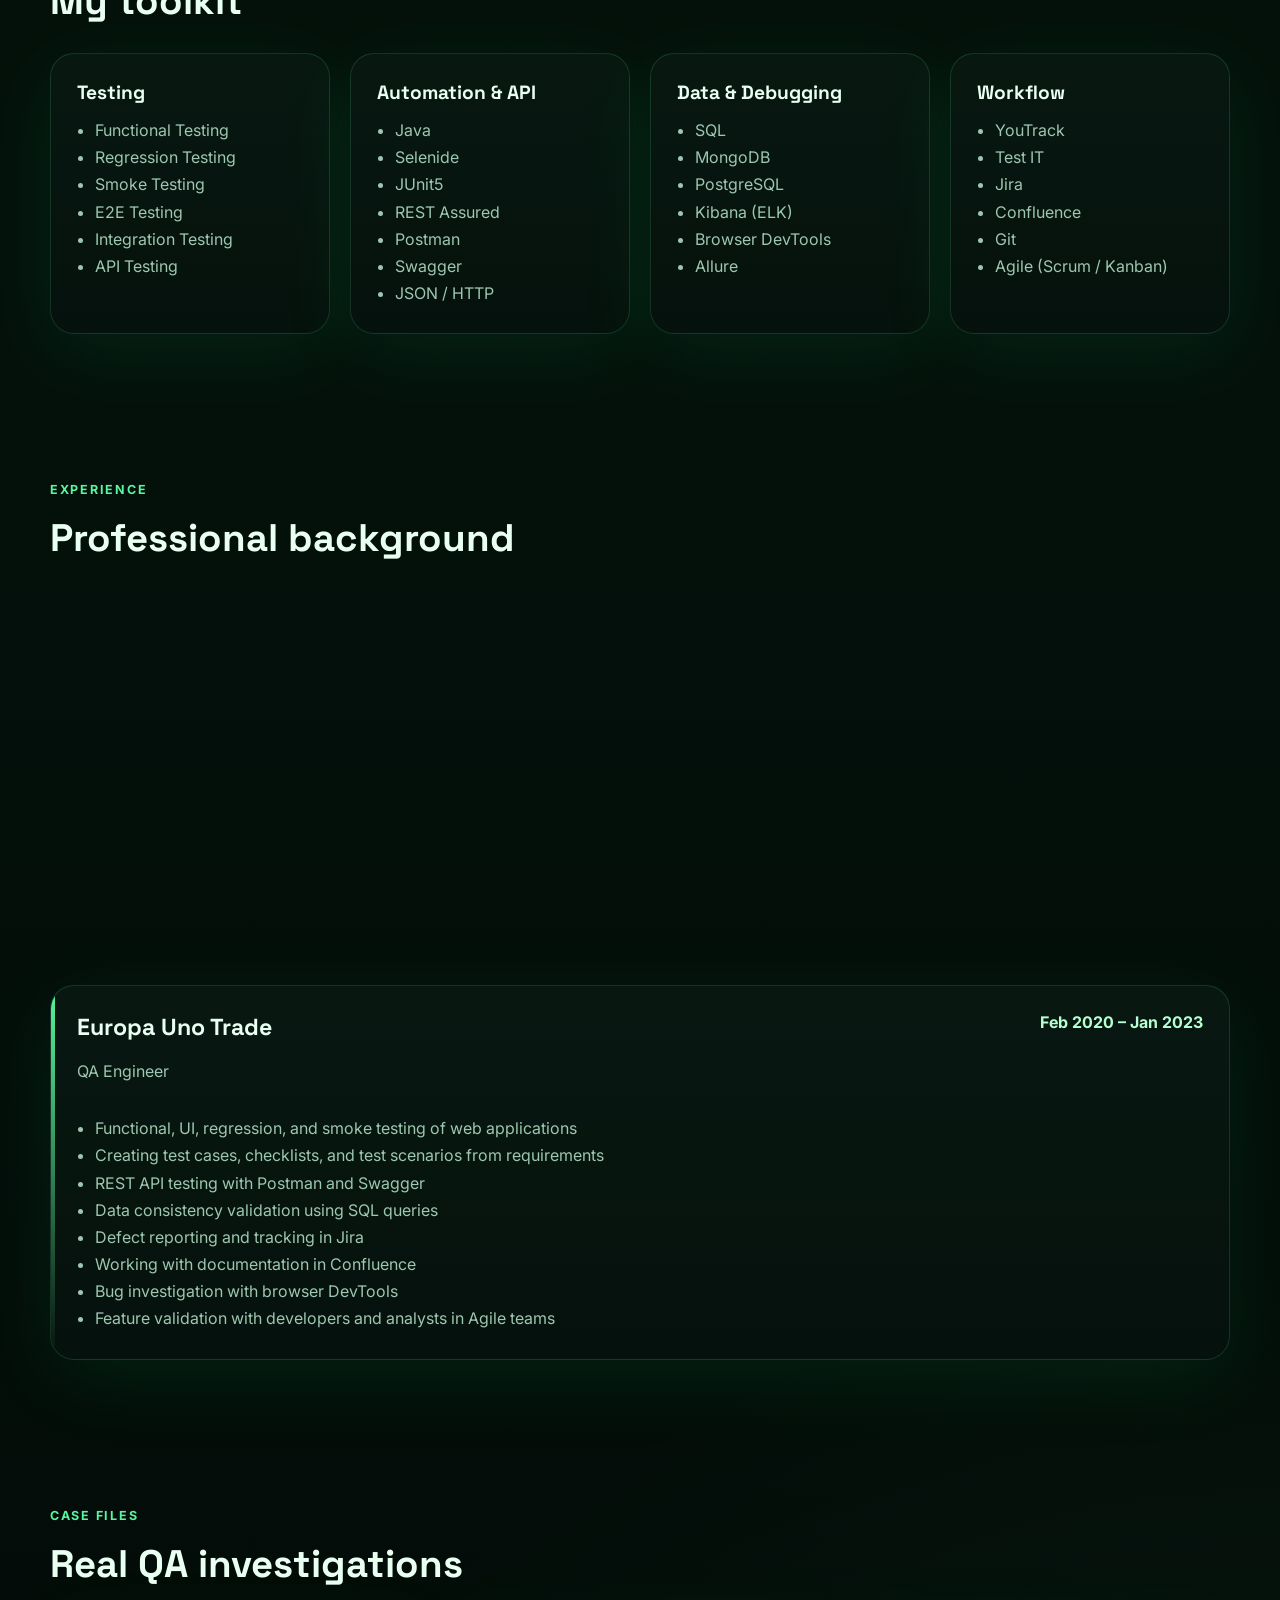
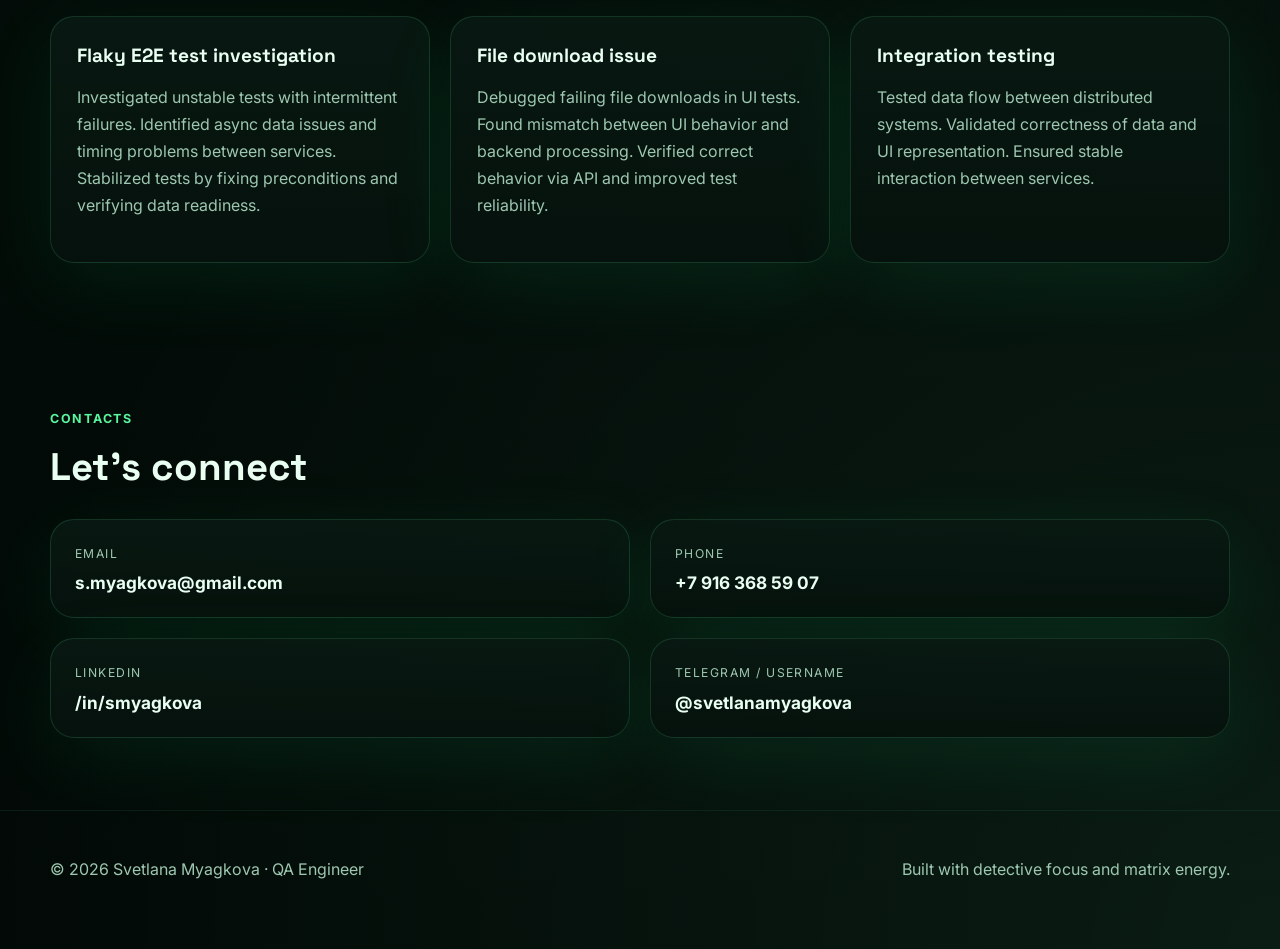
==== commit 319f9e8e: "Update index.html" ====
--- a/index.html
+++ b/index.html
@@ -15,7 +15,6 @@
     rel="stylesheet"
   />
   <link rel="icon" type="image/svg+xml" href="favicon.svg" />
-  <link rel="apple-touch-icon" href="apple-touch-icon.png" />
   <link rel="stylesheet" href="style.css" />
 </head>
 <body>
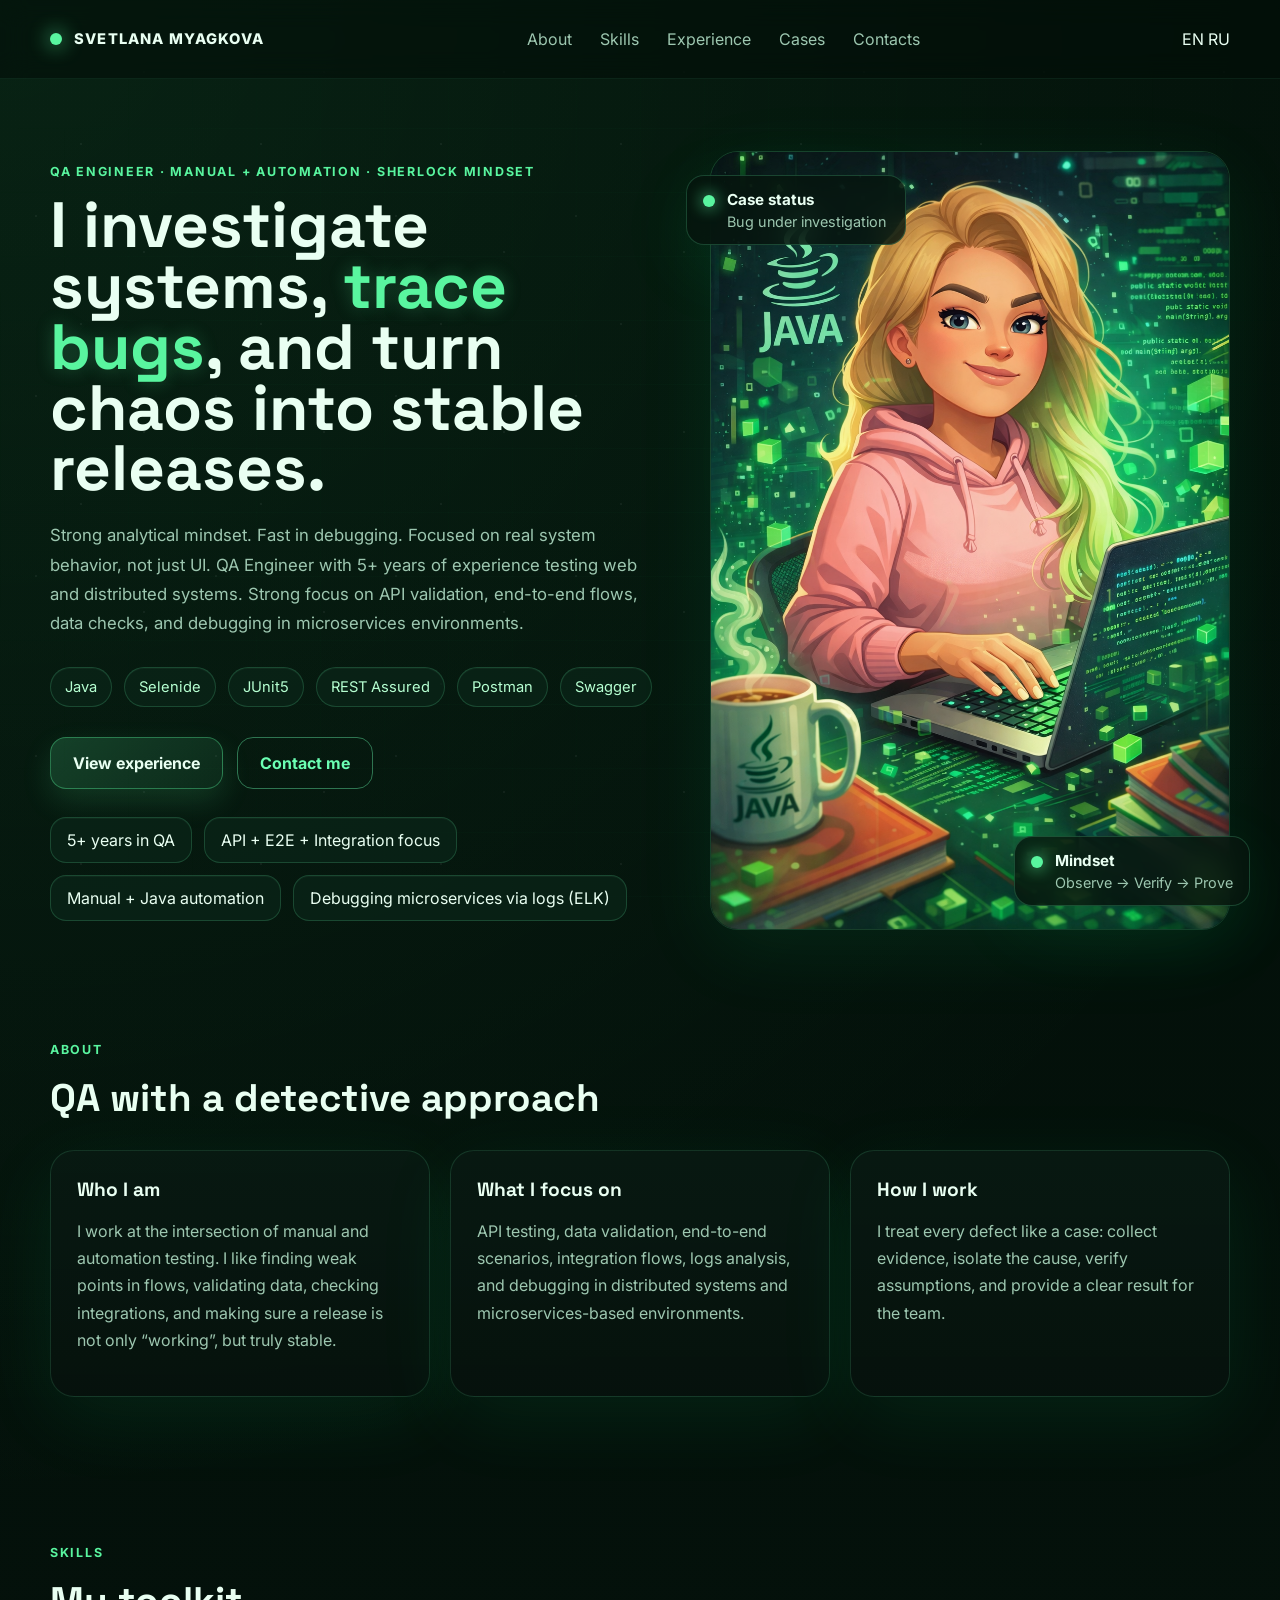
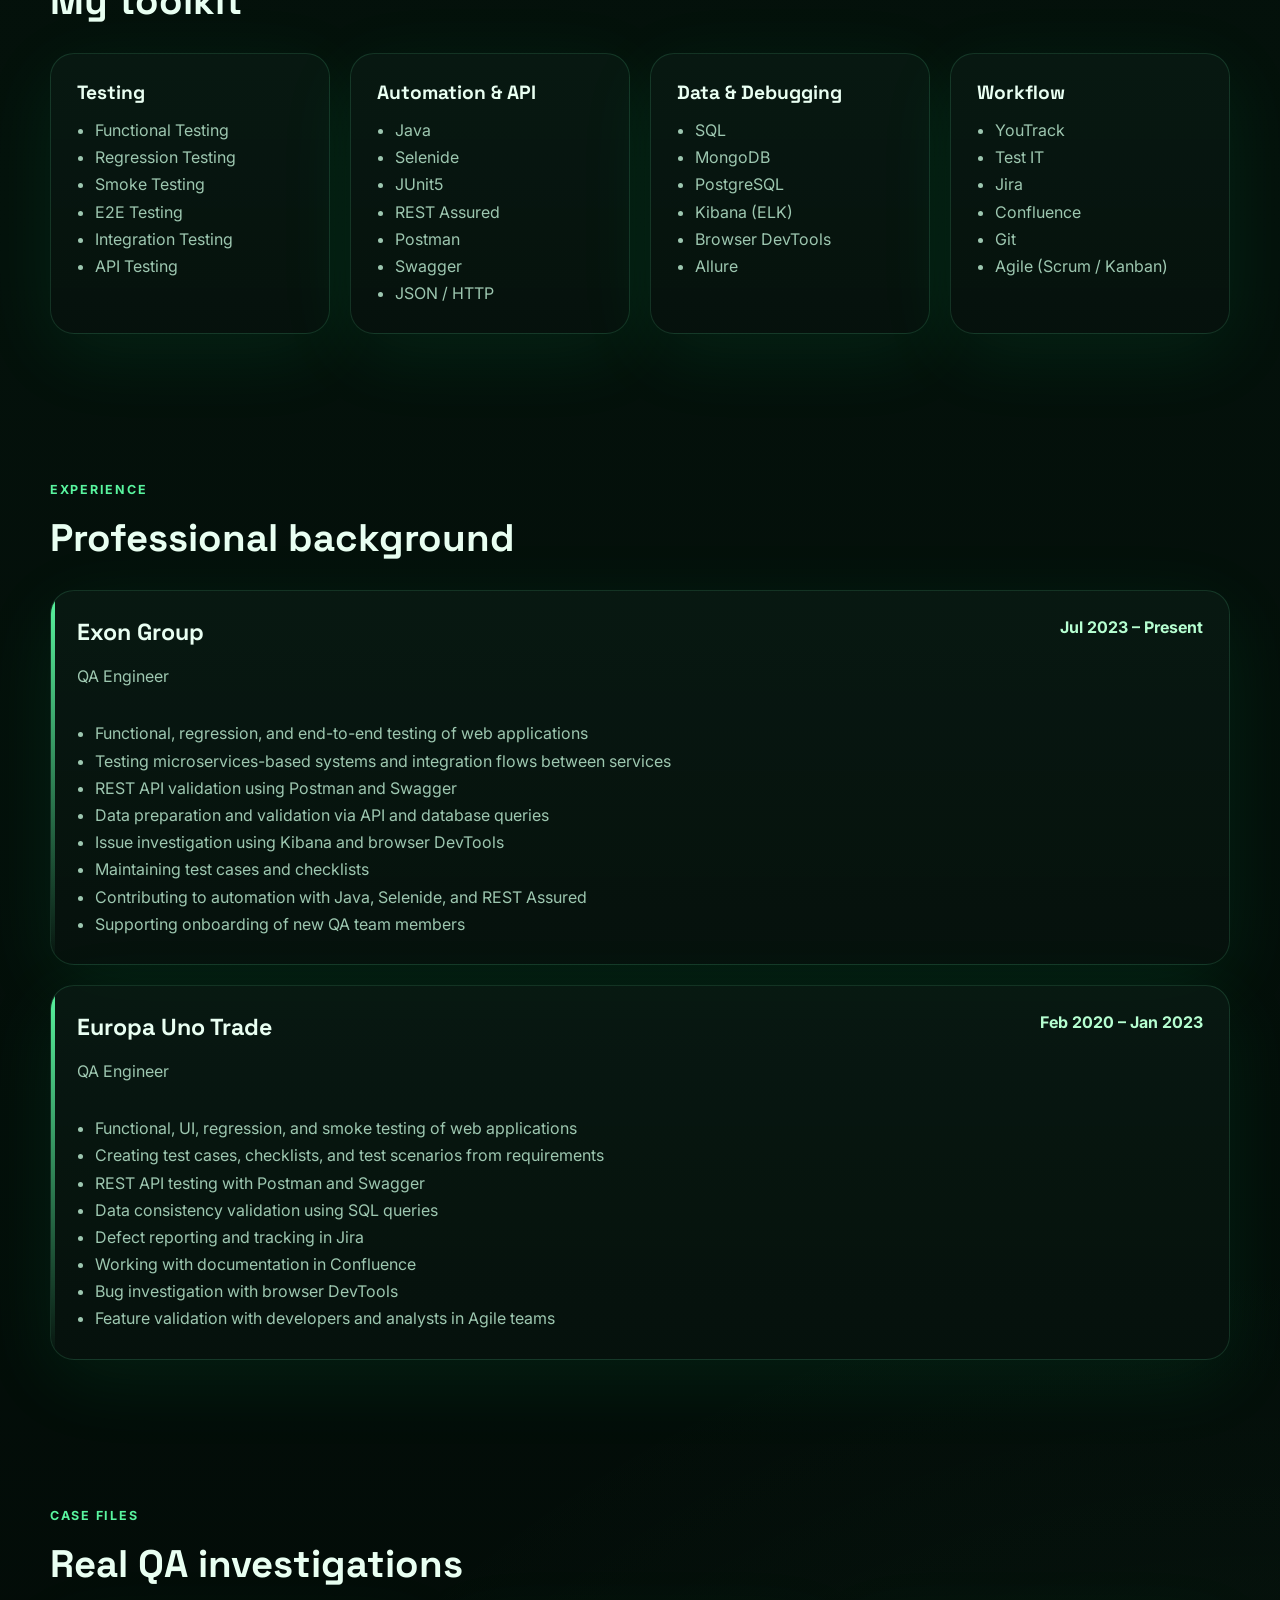
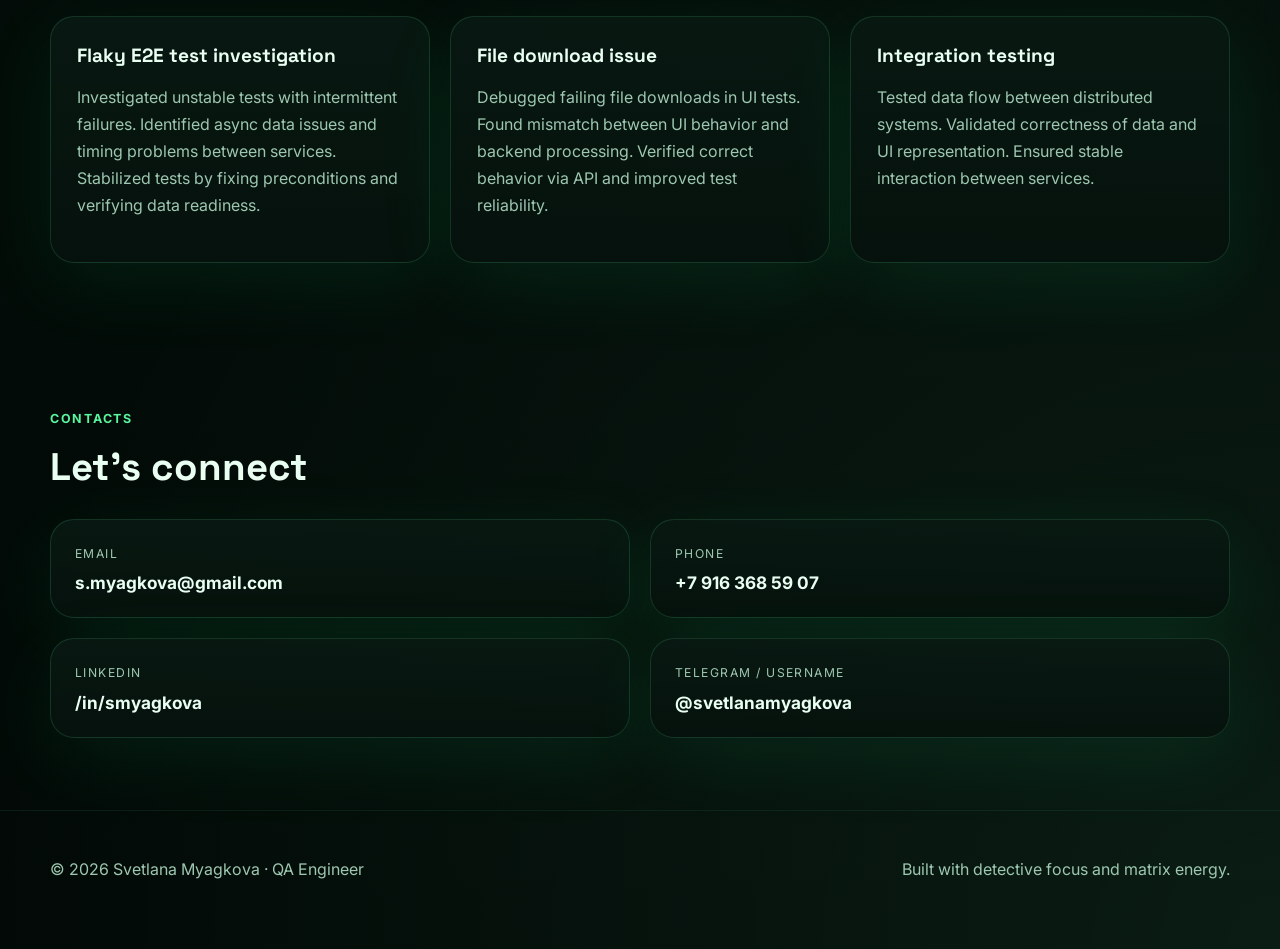
==== commit 1cb71b3c: "Update index.html" ====
--- a/index.html
+++ b/index.html
@@ -36,6 +36,11 @@
         <a href="#contacts">Contacts</a>
       </nav>
 
+      <div class="lang-switcher">
+  <a class="lang-link active" href="index.html">EN</a>
+  <a class="lang-link" href="ru.html">RU</a>
+      </div>
+
       <button class="menu-toggle" id="menuToggle" aria-label="Open menu">
         <span></span>
         <span></span>
--- a/style.css
+++ b/style.css
@@ -245,9 +245,17 @@
 }
 
 .btn-secondary {
-  background: rgba(10, 28, 19, 0.82);
-  border: 1px solid var(--line);
-  color: var(--text);
+  border: 1px solid rgba(107, 255, 179, 0.4);
+  color: #6bffb3;
+  background: transparent;
+  transition: 0.2s ease;
+}
+
+.btn-secondary:hover {
+  background: rgba(107, 255, 179, 0.12);
+  border-color: #6bffb3;
+  color: #fff;
+  box-shadow: 0 0 12px rgba(107, 255, 179, 0.3);
 }
 
 .hero-facts {
@@ -601,4 +609,26 @@
     padding: 20px;
     border-radius: 20px;
   }
-}+
+  .lang-switcher {
+  display: flex;
+  gap: 10px;
+  margin-left: 20px;
+}
+
+.lang-link {
+  font-size: 0.85rem;
+  color: var(--muted);
+  text-decoration: none;
+  transition: 0.2s;
+}
+
+.lang-link:hover {
+  color: var(--text);
+}
+
+.lang-link.active {
+  color: #6bffb3;
+  font-weight: 600;
+}
+}
